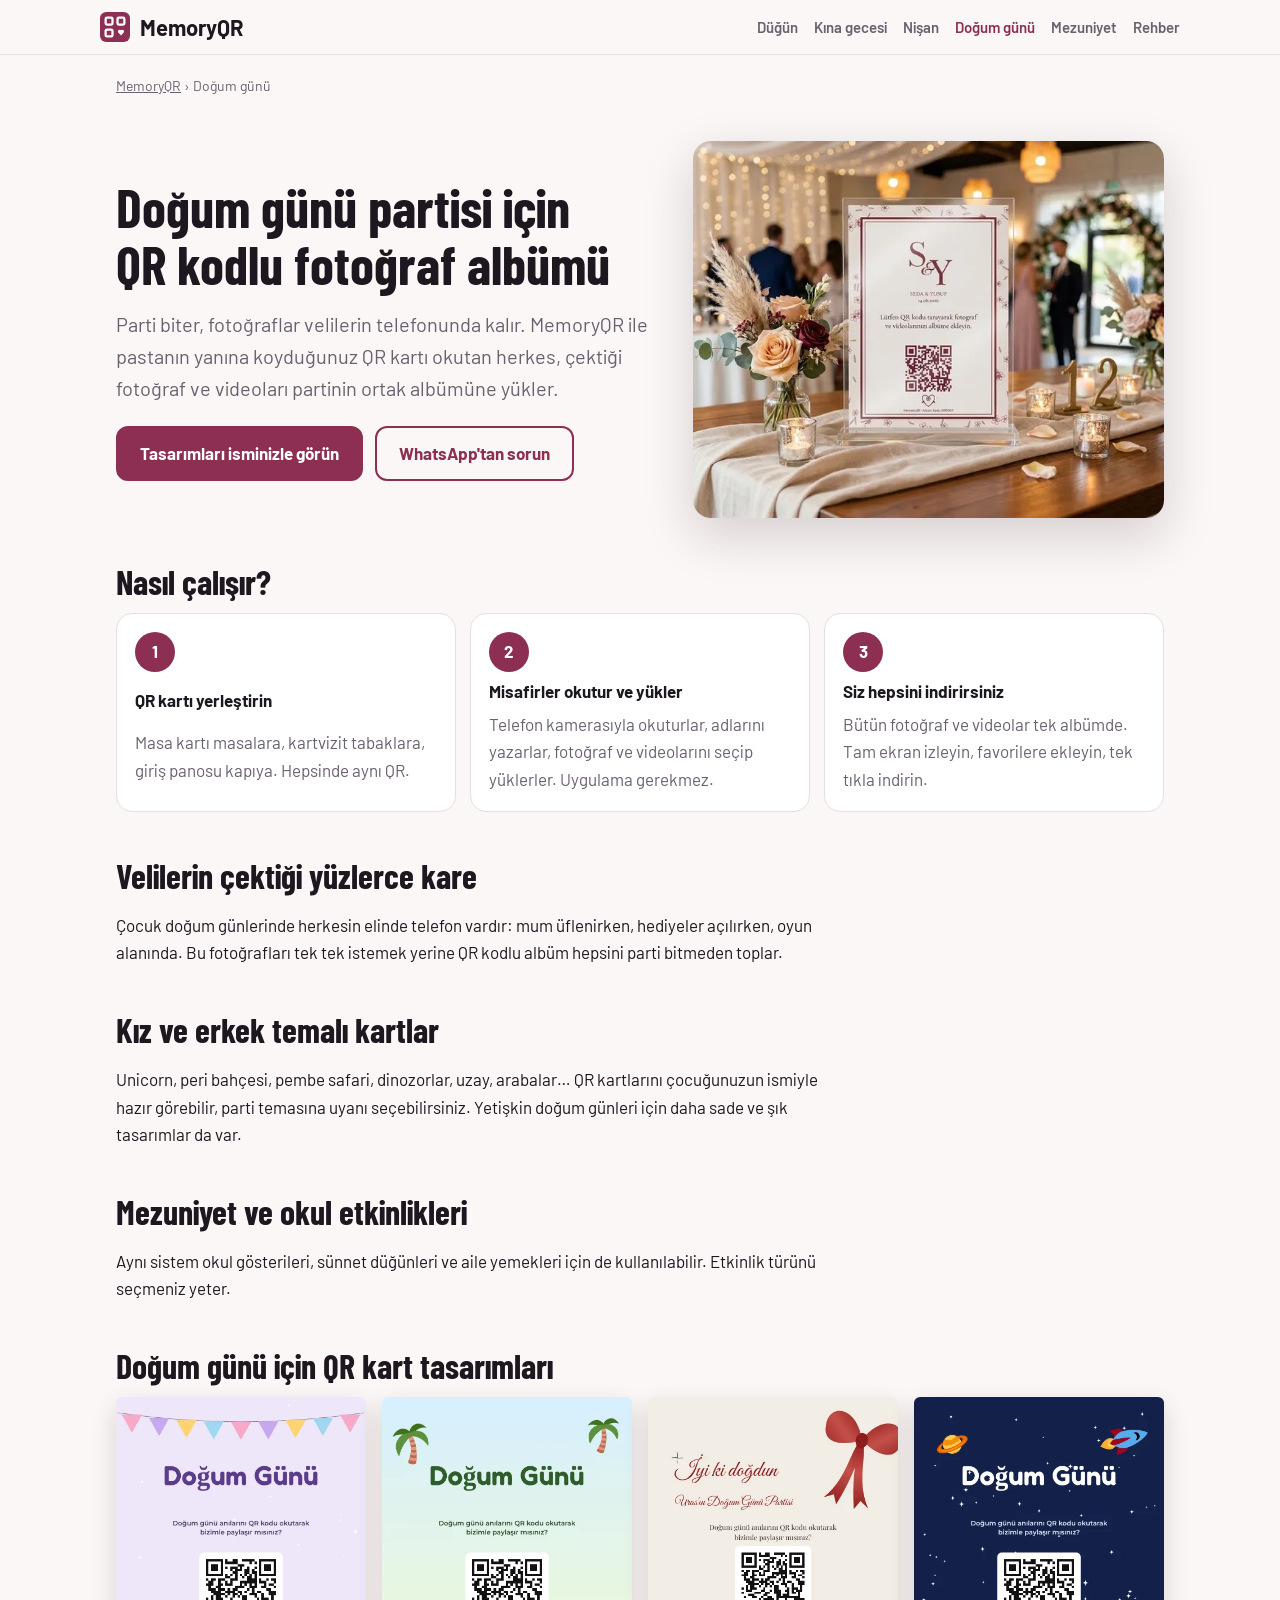
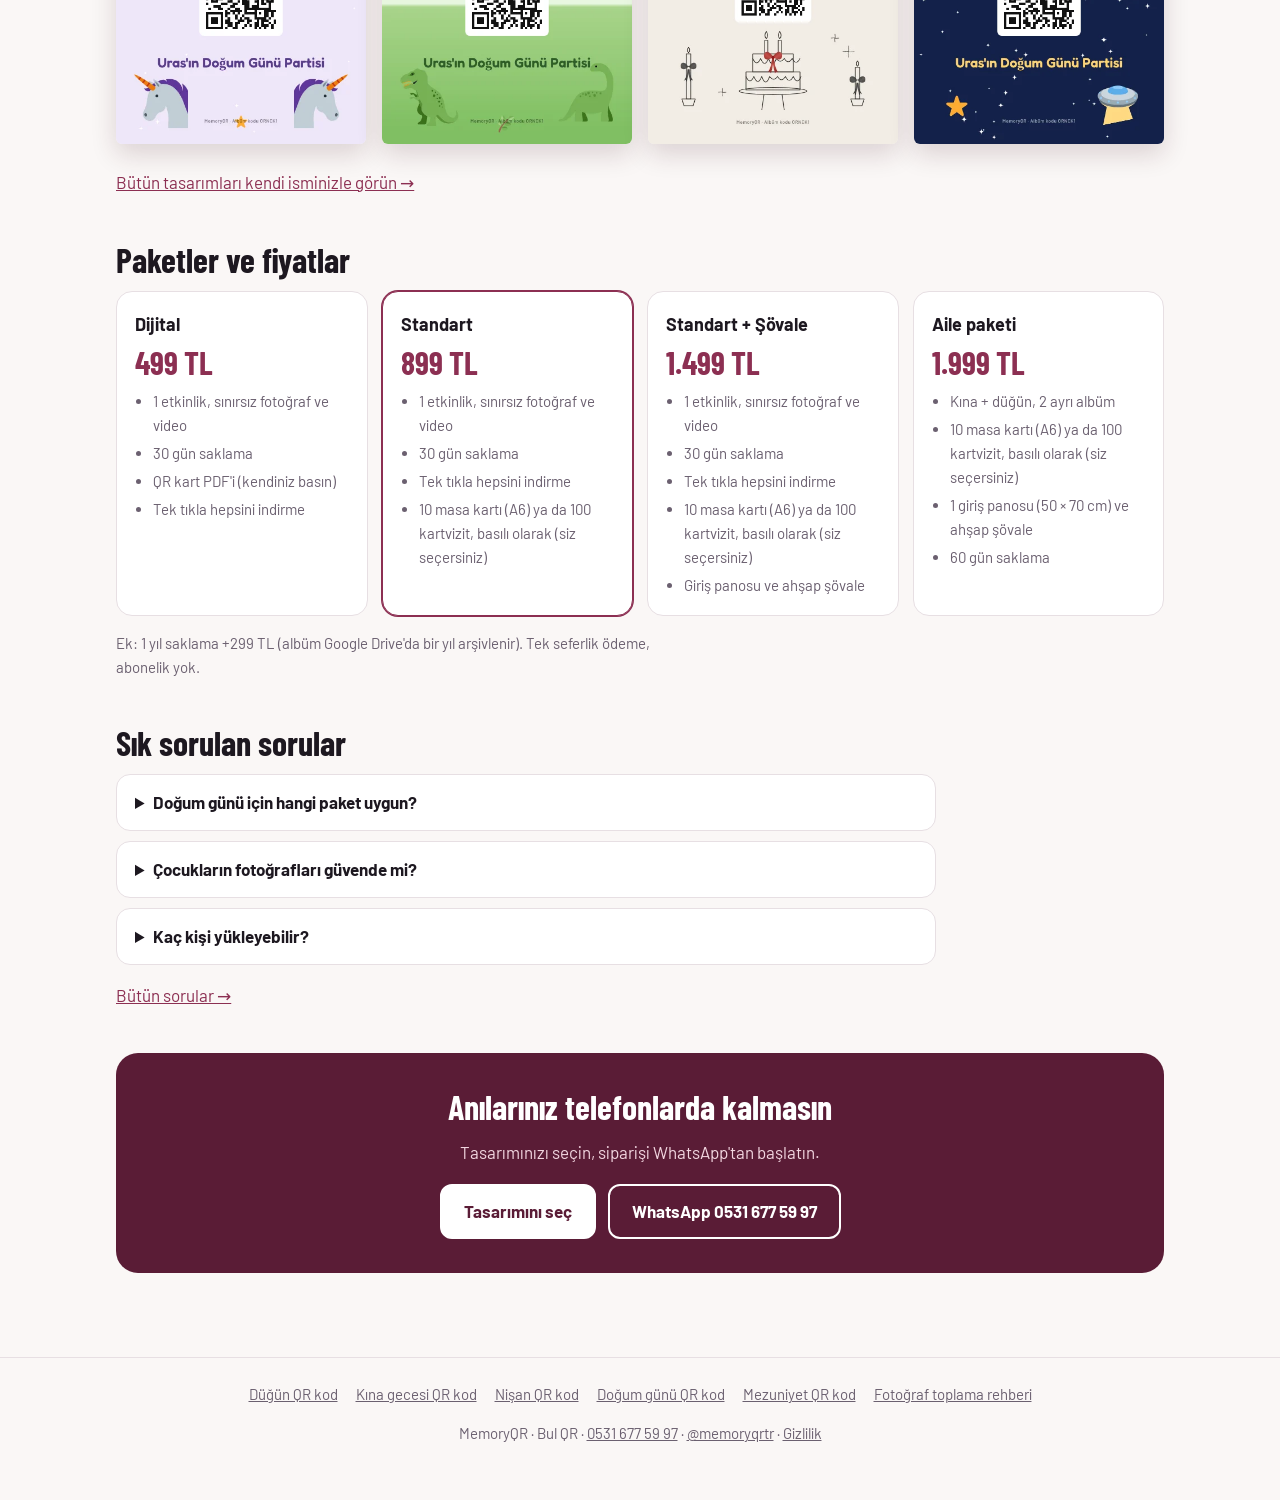
==== dogum-gunu-qr-kod/index.html @ d474a0b4 "SEO: etkinlik türüne göre statik sayfalar, rehber yazısı, iç bağlantılar, site haritası, 404 Co-Auth" ====
<!doctype html>
<html lang="tr">
<head>
<meta charset="utf-8">
<meta name="viewport" content="width=device-width,initial-scale=1,viewport-fit=cover">
<title>Doğum Günü Partisi QR Kod: Fotoğrafları Tek Albümde Toplayın | MemoryQR</title>
<meta name="description" content="Çocuk doğum günü partisinde velilerin ve misafirlerin çektiği fotoğrafları QR kodla tek albümde toplayın. Unicorn, dinozor, uzay temalı QR kartlar.">
<link rel="canonical" href="https://memoryqr.bulqr.com.tr/dogum-gunu-qr-kod/">
<meta name="theme-color" content="#8c2f52">
<link rel="icon" type="image/svg+xml" href="../logo.svg">
<link rel="apple-touch-icon" href="../apple-touch-icon.png">
<meta property="og:type" content="website">
<meta property="og:site_name" content="MemoryQR">
<meta property="og:locale" content="tr_TR">
<meta property="og:title" content="Doğum günü partisi için QR kodlu fotoğraf albümü">
<meta property="og:description" content="Çocuk doğum günü partisinde velilerin ve misafirlerin çektiği fotoğrafları QR kodla tek albümde toplayın. Unicorn, dinozor, uzay temalı QR kartlar.">
<meta property="og:url" content="https://memoryqr.bulqr.com.tr/dogum-gunu-qr-kod/">
<meta property="og:image" content="https://memoryqr.bulqr.com.tr/og.jpg">
<meta name="twitter:card" content="summary_large_image">
<link rel="stylesheet" href="../fonts.css">
<link rel="stylesheet" href="../sayfa.css">
<script type="application/ld+json">{"@context":"https://schema.org","@graph":[{"@type":"BreadcrumbList","itemListElement":[{"@type":"ListItem","position":1,"name":"MemoryQR","item":"https://memoryqr.bulqr.com.tr/"},{"@type":"ListItem","position":2,"name":"Doğum günü","item":"https://memoryqr.bulqr.com.tr/dogum-gunu-qr-kod/"}]},{"@type":"Service","name":"Doğum günü için QR kodlu fotoğraf albümü","serviceType":"QR kodlu ortak fotoğraf ve video albümü","description":"Çocuk doğum günü partisinde velilerin ve misafirlerin çektiği fotoğrafları QR kodla tek albümde toplayın. Unicorn, dinozor, uzay temalı QR kartlar.","url":"https://memoryqr.bulqr.com.tr/dogum-gunu-qr-kod/","provider":{"@id":"https://memoryqr.bulqr.com.tr/#isletme"},"areaServed":{"@type":"Country","name":"Türkiye"},"offers":{"@type":"AggregateOffer","priceCurrency":"TRY","lowPrice":"499","highPrice":"1999","offerCount":4}},{"@type":"FAQPage","mainEntity":[{"@type":"Question","name":"Doğum günü için hangi paket uygun?","acceptedAnswer":{"@type":"Answer","text":"Kartları evde basmak isterseniz Dijital paket (499 TL) yeterlidir; basılı kart isterseniz Standart paket (899 TL)."}},{"@type":"Question","name":"Çocukların fotoğrafları güvende mi?","acceptedAnswer":{"@type":"Answer","text":"Albümün tamamını yalnızca etkinlik sahibi görür; misafirler yalnızca kendi yüklediklerini görür. Dosyalar 30 gün sonra kalıcı olarak silinir."}},{"@type":"Question","name":"Kaç kişi yükleyebilir?","acceptedAnswer":{"@type":"Answer","text":"Misafir sayısı sınırı yoktur; QR'ı okutan herkes yükleyebilir."}}]}]}</script>
</head>
<body>
<header class="top"><a class="logo" href="../"><svg viewBox="0 0 24 24" width="30" height="30" aria-hidden="true"><rect width="24" height="24" rx="5" fill="#8c2f52"/><g fill="none" stroke="#fff" stroke-width="1.8"><rect x="4.5" y="4.5" width="5.5" height="5.5" rx="1"/><rect x="14" y="4.5" width="5.5" height="5.5" rx="1"/><rect x="4.5" y="14" width="5.5" height="5.5" rx="1"/></g><path d="M16.8 14.6c1.3-1.3 3.3.6 2 2l-2 2.1-2-2.1c-1.3-1.4.7-3.3 2-2z" fill="#fff"/></svg><span>MemoryQR</span></a>
  <nav aria-label="Etkinlikler"><a href="../dugun-qr-kod/">Düğün</a><a href="../kina-gecesi-qr-kod/">Kına gecesi</a><a href="../nisan-qr-kod/">Nişan</a><a href="../dogum-gunu-qr-kod/" aria-current="page">Doğum günü</a><a href="../mezuniyet-qr-kod/">Mezuniyet</a><a href="../rehber/dugunde-misafir-fotograflari-nasil-toplanir/">Rehber</a></nav></header>
<main>
  <nav class="crumb" aria-label="Konum"><a href="../">MemoryQR</a> › <span>Doğum günü</span></nav>
  <section class="hero">
    <div><h1>Doğum günü partisi için QR kodlu fotoğraf albümü</h1><p class="lead">Parti biter, fotoğraflar velilerin telefonunda kalır. MemoryQR ile pastanın yanına koyduğunuz QR kartı okutan herkes, çektiği fotoğraf ve videoları partinin ortak albümüne yükler.</p>
      <div class="cta"><a class="btn" href="../?tasarimlar">Tasarımları isminizle görün</a><a class="btn ghost" href="https://wa.me/905316775997?text=Merhaba%2C%20do%C4%9Fum%20g%C3%BCn%C3%BC%20i%C3%A7in%20MemoryQR%20hakk%C4%B1nda%20bilgi%20almak%20istiyorum." rel="noopener">WhatsApp'tan sorun</a></div></div>
    <img class="hfoto" src="../kart/foto/pleksi-stand-k.webp" width="640" height="480" alt="Doğum günü için QR kodlu kart örneği">
  </section>
  <section><h2>Nasıl çalışır?</h2><ol class="adim"><li><strong>QR kartı yerleştirin</strong><span>Masa kartı masalara, kartvizit tabaklara, giriş panosu kapıya. Hepsinde aynı QR.</span></li><li><strong>Misafirler okutur ve yükler</strong><span>Telefon kamerasıyla okuturlar, adlarını yazarlar, fotoğraf ve videolarını seçip yüklerler. Uygulama gerekmez.</span></li><li><strong>Siz hepsini indirirsiniz</strong><span>Bütün fotoğraf ve videolar tek albümde. Tam ekran izleyin, favorilere ekleyin, tek tıkla indirin.</span></li></ol></section>
  <section><h2>Velilerin çektiği yüzlerce kare</h2><p>Çocuk doğum günlerinde herkesin elinde telefon vardır: mum üflenirken, hediyeler açılırken, oyun alanında. Bu fotoğrafları tek tek istemek yerine QR kodlu albüm hepsini parti bitmeden toplar.</p></section>
  <section><h2>Kız ve erkek temalı kartlar</h2><p>Unicorn, peri bahçesi, pembe safari, dinozorlar, uzay, arabalar… QR kartlarını çocuğunuzun ismiyle hazır görebilir, parti temasına uyanı seçebilirsiniz. Yetişkin doğum günleri için daha sade ve şık tasarımlar da var.</p></section>
  <section><h2>Mezuniyet ve okul etkinlikleri</h2><p>Aynı sistem okul gösterileri, sünnet düğünleri ve aile yemekleri için de kullanılabilir. Etkinlik türünü seçmeniz yeter.</p></section>
  <section><h2>Doğum günü için QR kart tasarımları</h2><div class="kartlar"><figure><img src="../kart/ornek/dogum_gunu-unicorn.webp" width="444" height="616" loading="lazy" alt="Doğum günü QR kod masa kartı örneği: Uras'ın Doğum Günü Partisi"></figure><figure><img src="../kart/ornek/dogum_gunu-dinozor.webp" width="444" height="616" loading="lazy" alt="Doğum günü QR kod masa kartı örneği: Uras'ın Doğum Günü Partisi"></figure><figure><img src="../kart/ornek/dogum_gunu-kirmizi_fiyonk.webp" width="444" height="616" loading="lazy" alt="Doğum günü QR kod masa kartı örneği: Uras'ın Doğum Günü Partisi"></figure><figure><img src="../kart/ornek/dogum_gunu-uzay.webp" width="444" height="616" loading="lazy" alt="Doğum günü QR kod masa kartı örneği: Uras'ın Doğum Günü Partisi"></figure></div>
    <p><a href="../?tasarimlar">Bütün tasarımları kendi isminizle görün →</a></p></section>
  <section><h2>Paketler ve fiyatlar</h2><div class="paket"><div><h3>Dijital</h3><p class="fiyat">499 TL</p><ul><li>1 etkinlik, sınırsız fotoğraf ve video</li><li>30 gün saklama</li><li>QR kart PDF'i (kendiniz basın)</li><li>Tek tıkla hepsini indirme</li></ul></div><div class="on"><h3>Standart</h3><p class="fiyat">899 TL</p><ul><li>1 etkinlik, sınırsız fotoğraf ve video</li><li>30 gün saklama</li><li>Tek tıkla hepsini indirme</li><li>10 masa kartı (A6) ya da 100 kartvizit, basılı olarak (siz seçersiniz)</li></ul></div><div><h3>Standart + Şövale</h3><p class="fiyat">1.499 TL</p><ul><li>1 etkinlik, sınırsız fotoğraf ve video</li><li>30 gün saklama</li><li>Tek tıkla hepsini indirme</li><li>10 masa kartı (A6) ya da 100 kartvizit, basılı olarak (siz seçersiniz)</li><li>Giriş panosu ve ahşap şövale</li></ul></div><div><h3>Aile paketi</h3><p class="fiyat">1.999 TL</p><ul><li>Kına + düğün, 2 ayrı albüm</li><li>10 masa kartı (A6) ya da 100 kartvizit, basılı olarak (siz seçersiniz)</li><li>1 giriş panosu (50 × 70 cm) ve ahşap şövale</li><li>60 gün saklama</li></ul></div></div>
    <p class="not">Ek: 1 yıl saklama +299 TL (albüm Google Drive'da bir yıl arşivlenir). Tek seferlik ödeme, abonelik yok.</p></section>
  <section><h2>Sık sorulan sorular</h2><details><summary>Doğum günü için hangi paket uygun?</summary><p>Kartları evde basmak isterseniz Dijital paket (499 TL) yeterlidir; basılı kart isterseniz Standart paket (899 TL).</p></details><details><summary>Çocukların fotoğrafları güvende mi?</summary><p>Albümün tamamını yalnızca etkinlik sahibi görür; misafirler yalnızca kendi yüklediklerini görür. Dosyalar 30 gün sonra kalıcı olarak silinir.</p></details><details><summary>Kaç kişi yükleyebilir?</summary><p>Misafir sayısı sınırı yoktur; QR'ı okutan herkes yükleyebilir.</p></details>
    <p><a href="../#sss">Bütün sorular →</a></p></section>
  <section class="son"><h2>Anılarınız telefonlarda kalmasın</h2><p>Tasarımınızı seçin, siparişi WhatsApp'tan başlatın.</p>
    <div class="cta"><a class="btn" href="../?tasarimlar">Tasarımını seç</a><a class="btn ghost light" href="https://wa.me/905316775997?text=Merhaba%2C%20do%C4%9Fum%20g%C3%BCn%C3%BC%20i%C3%A7in%20MemoryQR%20hakk%C4%B1nda%20bilgi%20almak%20istiyorum." rel="noopener">WhatsApp 0531 677 59 97</a></div></section>
</main>
<footer><nav aria-label="Sayfalar"><a href="../dugun-qr-kod/">Düğün QR kod</a><a href="../kina-gecesi-qr-kod/">Kına gecesi QR kod</a><a href="../nisan-qr-kod/">Nişan QR kod</a><a href="../dogum-gunu-qr-kod/">Doğum günü QR kod</a><a href="../mezuniyet-qr-kod/">Mezuniyet QR kod</a><a href="../rehber/dugunde-misafir-fotograflari-nasil-toplanir/">Fotoğraf toplama rehberi</a></nav>
  <p>MemoryQR · Bul QR · <a href="tel:+905316775997">0531 677 59 97</a> · <a href="https://www.instagram.com/memoryqrtr">@memoryqrtr</a> · <a href="../gizlilik.html">Gizlilik</a></p></footer>
</body>
</html>
---- fonts.css ----
/* Barlow ve Barlow Condensed (SIL OFL 1.1, fonts/OFL.txt): site ve uygulama çevrimdışı da aynı fontu kullansın */
@font-face{font-family:"Barlow";font-weight:400;font-display:swap;src:url(fonts/barlow-latin-400-normal.woff2) format("woff2")}
@font-face{font-family:"Barlow";font-weight:400;font-display:swap;src:url(fonts/barlow-latin-ext-400-normal.woff2) format("woff2");unicode-range:U+0100-02AF,U+1E00-1EFF}
@font-face{font-family:"Barlow";font-weight:600;font-display:swap;src:url(fonts/barlow-latin-600-normal.woff2) format("woff2")}
@font-face{font-family:"Barlow";font-weight:600;font-display:swap;src:url(fonts/barlow-latin-ext-600-normal.woff2) format("woff2");unicode-range:U+0100-02AF,U+1E00-1EFF}
@font-face{font-family:"Barlow";font-weight:700;font-display:swap;src:url(fonts/barlow-latin-700-normal.woff2) format("woff2")}
@font-face{font-family:"Barlow";font-weight:700;font-display:swap;src:url(fonts/barlow-latin-ext-700-normal.woff2) format("woff2");unicode-range:U+0100-02AF,U+1E00-1EFF}
@font-face{font-family:"Barlow Condensed";font-weight:700;font-display:swap;src:url(fonts/barlow-condensed-latin-700-normal.woff2) format("woff2")}
@font-face{font-family:"Barlow Condensed";font-weight:700;font-display:swap;src:url(fonts/barlow-condensed-latin-ext-700-normal.woff2) format("woff2");unicode-range:U+0100-02AF,U+1E00-1EFF}
---- sayfa.css ----
/* Statik içerik sayfaları (araclar/sayfalar.cjs): etkinlik türüne göre açılış sayfaları ve rehber */
:root{--ink:#1d1820;--muted:#6b6070;--line:#e7dfe3;--bg:#faf7f6;--card:#fff;--accent:#8c2f52;--accent2:#5a1c36;--soft:#f6ecef;--gold:#a8832f}
@media (prefers-color-scheme:dark){:root:not([data-theme="light"]){--ink:#efe8ef;--muted:#ab9fae;--line:#362d39;--bg:#161219;--card:#211b24;--accent:#e58aa8;--soft:#2a2130;--gold:#d8b35c;color-scheme:dark}}
*{box-sizing:border-box}
body{margin:0;background:var(--bg);color:var(--ink);font:17px/1.6 "Barlow",system-ui,-apple-system,"Segoe UI",sans-serif}
a{color:var(--accent)}
.top{position:sticky;top:0;z-index:5;display:flex;align-items:center;gap:20px;justify-content:space-between;flex-wrap:wrap;padding:12px max(16px,calc(50% - 540px));background:color-mix(in srgb,var(--bg) 92%,transparent);backdrop-filter:blur(8px);border-bottom:1px solid var(--line)}
.logo{display:flex;align-items:center;gap:10px;font:700 22px "Barlow",sans-serif;color:var(--ink);text-decoration:none}
.top nav{display:flex;gap:4px 16px;flex-wrap:wrap;font-weight:600;font-size:15px}
.top nav a{color:var(--muted);text-decoration:none}.top nav a[aria-current]{color:var(--accent)}
main{max-width:1080px;margin:0 auto;padding:12px 16px 40px}
.crumb{font-size:14px;color:var(--muted);margin:8px 0 20px}.crumb a{color:var(--muted)}
.hero{display:grid;grid-template-columns:1.15fr 1fr;gap:36px;align-items:center;margin-bottom:24px}
.hero.tek{grid-template-columns:1fr;max-width:780px}
h1{font:700 clamp(34px,5.2vw,54px)/1.06 "Barlow Condensed","Barlow",sans-serif;margin:0 0 16px;text-wrap:balance}
h2{font:700 clamp(26px,3.4vw,34px)/1.15 "Barlow Condensed","Barlow",sans-serif;margin:0 0 12px}
.lead{font-size:20px;color:var(--muted);margin:0 0 22px;text-wrap:pretty}
.hfoto{width:100%;height:auto;border-radius:18px;box-shadow:0 18px 50px rgba(60,20,30,.18)}
.cta{display:flex;gap:12px;flex-wrap:wrap}
.btn{display:inline-flex;align-items:center;min-height:48px;padding:12px 22px;border-radius:12px;background:var(--accent);color:#fff;font-weight:700;text-decoration:none;border:2px solid var(--accent)}
.btn.ghost{background:transparent;color:var(--accent)}
.btn:focus-visible{outline:3px solid var(--gold);outline-offset:2px}
section{margin:44px 0}
section p{max-width:72ch}
.adim{list-style:none;padding:0;margin:0;display:grid;grid-template-columns:repeat(3,1fr);gap:14px;counter-reset:a}
.adim li{background:var(--card);border:1px solid var(--line);border-radius:16px;padding:18px;counter-increment:a;display:grid;gap:6px}
.adim li::before{content:counter(a);width:40px;height:40px;border-radius:50%;background:var(--accent);color:#fff;display:grid;place-items:center;font-weight:700}
.adim span{color:var(--muted)}
.kartlar{display:grid;grid-template-columns:repeat(4,1fr);gap:16px;margin-bottom:12px}
.kartlar figure{margin:0}.kartlar img{width:100%;height:auto;border-radius:6px;box-shadow:0 10px 26px rgba(60,20,30,.16)}
.paket{display:grid;grid-template-columns:repeat(4,1fr);gap:14px}
.paket>div{background:var(--card);border:1px solid var(--line);border-radius:16px;padding:18px}
.paket>div.on{border-color:var(--accent);box-shadow:0 0 0 1px var(--accent)}
.paket h3{margin:0;font-size:18px}.paket .fiyat{font:700 32px "Barlow Condensed",sans-serif;color:var(--accent);margin:4px 0 8px}
.paket ul{margin:0;padding-left:18px;color:var(--muted);font-size:15px;display:grid;gap:4px}
.not{color:var(--muted);font-size:15px}
details{background:var(--card);border:1px solid var(--line);border-radius:14px;padding:14px 18px;margin:10px 0;max-width:820px}
summary{cursor:pointer;font-weight:700}
details p{margin:10px 0 0;color:var(--muted)}
.son{background:var(--accent2);color:#fff;border-radius:22px;padding:34px 28px;text-align:center}
.son p{margin:0 auto 18px;color:#f2d6e0}.son .cta{justify-content:center}
.son .btn{background:#fff;color:var(--accent2);border-color:#fff}.son .btn.ghost.light{background:transparent;color:#fff;border-color:#fff}
footer{border-top:1px solid var(--line);padding:24px 16px 40px;text-align:center;color:var(--muted);font-size:15px}
footer nav{display:flex;flex-wrap:wrap;justify-content:center;gap:6px 18px;margin-bottom:10px}
footer a{color:var(--muted)}
@media (max-width:860px){.hero{grid-template-columns:1fr}.kartlar,.paket{grid-template-columns:repeat(2,1fr)}.adim{grid-template-columns:1fr}}
@media (max-width:420px){.top nav{font-size:14px;gap:4px 12px}}
@media (prefers-reduced-motion:reduce){*{transition:none!important}}
@media (max-width:640px){.top{position:static}}
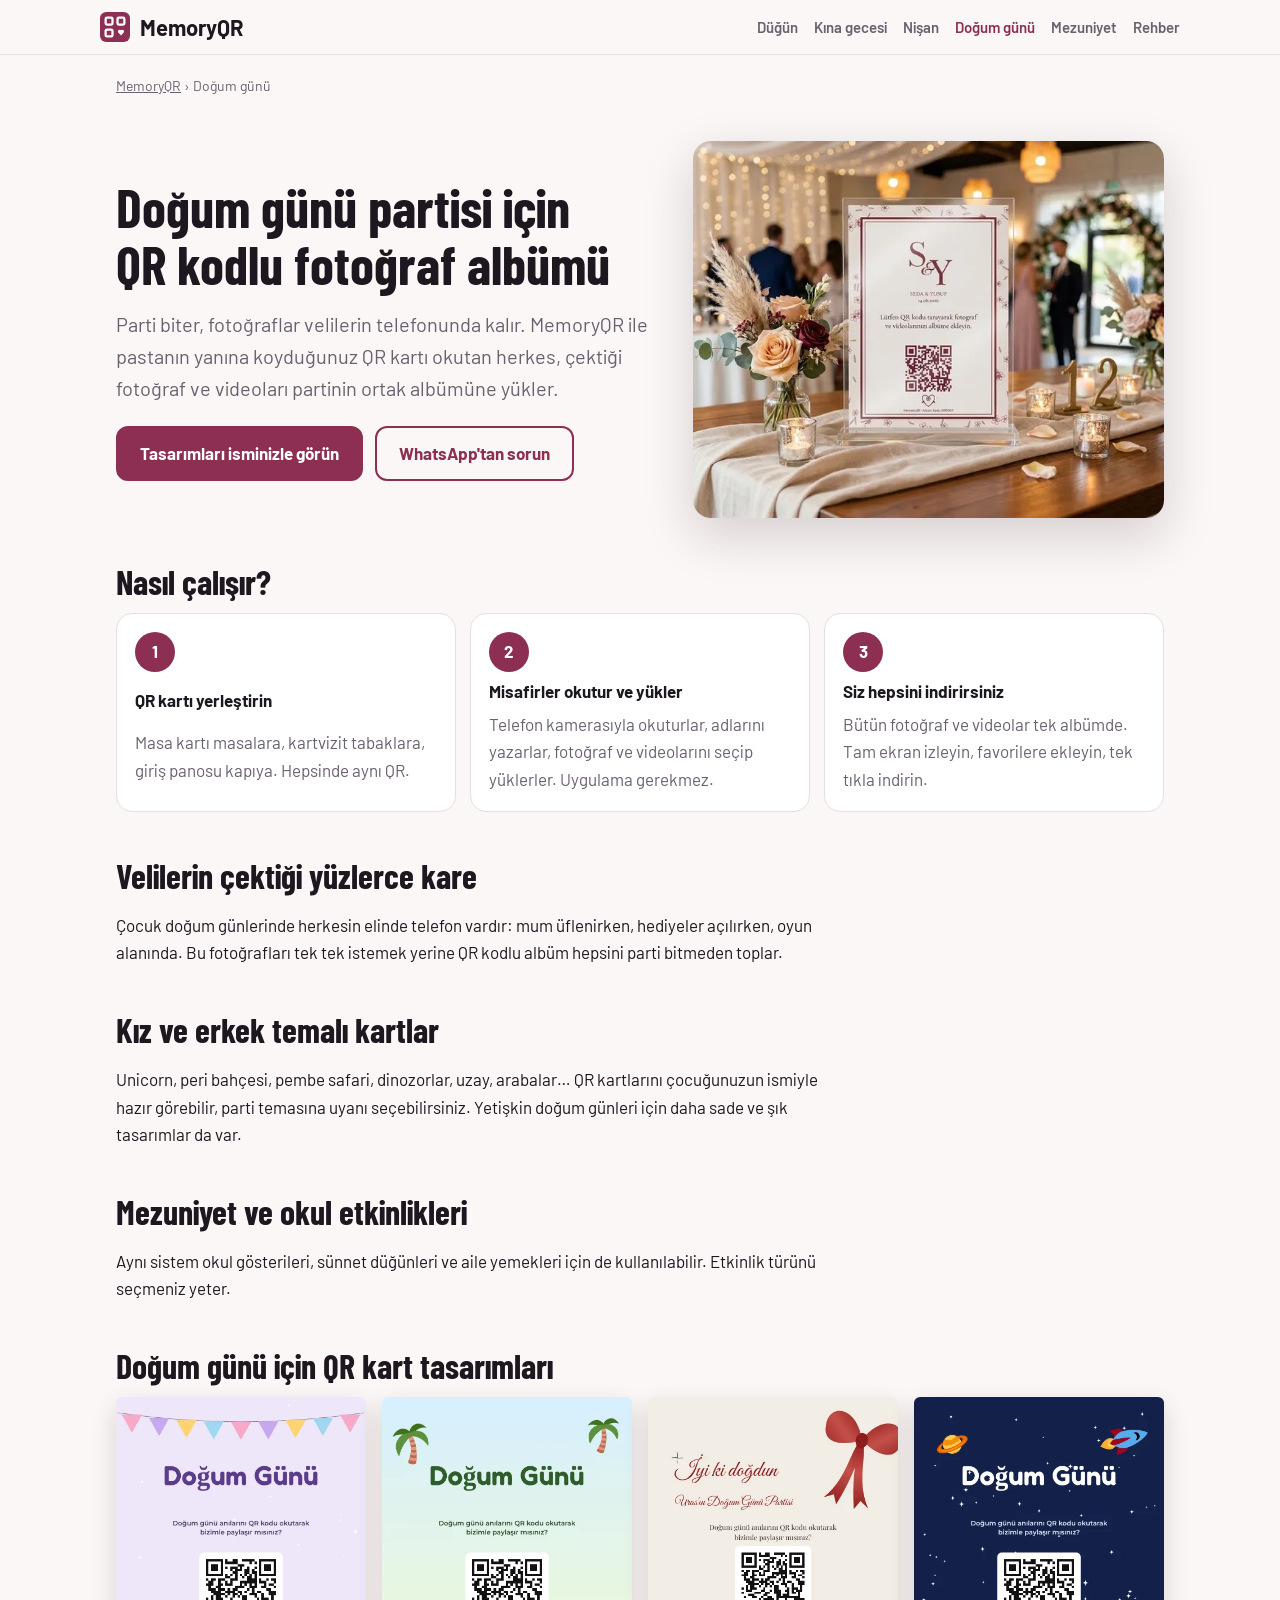
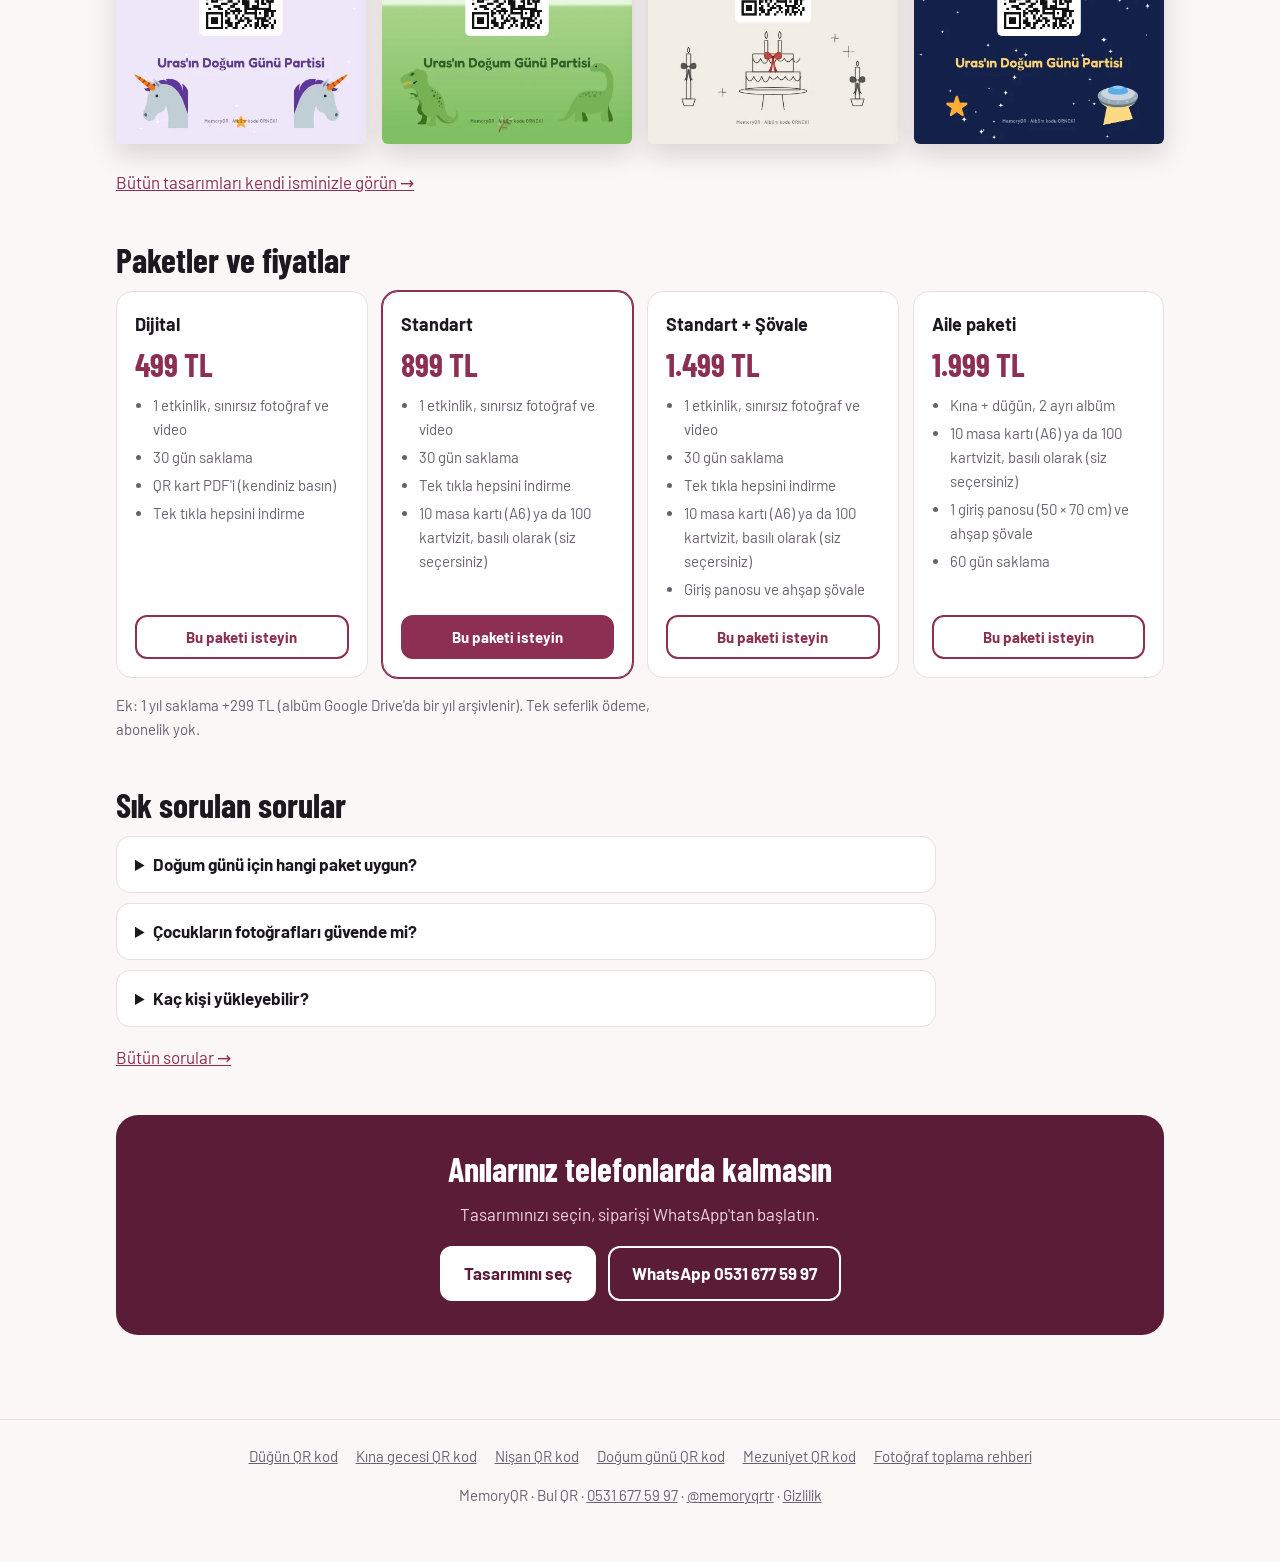
==== commit f348bed1: "Sipariş akışı: paket seçimiyle tasarım sayfası, siparişler veritabanına kaydedilir (sürüm 8), yöneti" ====
--- a/dogum-gunu-qr-kod/index.html
+++ b/dogum-gunu-qr-kod/index.html
@@ -37,7 +37,7 @@
   <section><h2>Mezuniyet ve okul etkinlikleri</h2><p>Aynı sistem okul gösterileri, sünnet düğünleri ve aile yemekleri için de kullanılabilir. Etkinlik türünü seçmeniz yeter.</p></section>
   <section><h2>Doğum günü için QR kart tasarımları</h2><div class="kartlar"><figure><img src="../kart/ornek/dogum_gunu-unicorn.webp" width="444" height="616" loading="lazy" alt="Doğum günü QR kod masa kartı örneği: Uras'ın Doğum Günü Partisi"></figure><figure><img src="../kart/ornek/dogum_gunu-dinozor.webp" width="444" height="616" loading="lazy" alt="Doğum günü QR kod masa kartı örneği: Uras'ın Doğum Günü Partisi"></figure><figure><img src="../kart/ornek/dogum_gunu-kirmizi_fiyonk.webp" width="444" height="616" loading="lazy" alt="Doğum günü QR kod masa kartı örneği: Uras'ın Doğum Günü Partisi"></figure><figure><img src="../kart/ornek/dogum_gunu-uzay.webp" width="444" height="616" loading="lazy" alt="Doğum günü QR kod masa kartı örneği: Uras'ın Doğum Günü Partisi"></figure></div>
     <p><a href="../?tasarimlar">Bütün tasarımları kendi isminizle görün →</a></p></section>
-  <section><h2>Paketler ve fiyatlar</h2><div class="paket"><div><h3>Dijital</h3><p class="fiyat">499 TL</p><ul><li>1 etkinlik, sınırsız fotoğraf ve video</li><li>30 gün saklama</li><li>QR kart PDF'i (kendiniz basın)</li><li>Tek tıkla hepsini indirme</li></ul></div><div class="on"><h3>Standart</h3><p class="fiyat">899 TL</p><ul><li>1 etkinlik, sınırsız fotoğraf ve video</li><li>30 gün saklama</li><li>Tek tıkla hepsini indirme</li><li>10 masa kartı (A6) ya da 100 kartvizit, basılı olarak (siz seçersiniz)</li></ul></div><div><h3>Standart + Şövale</h3><p class="fiyat">1.499 TL</p><ul><li>1 etkinlik, sınırsız fotoğraf ve video</li><li>30 gün saklama</li><li>Tek tıkla hepsini indirme</li><li>10 masa kartı (A6) ya da 100 kartvizit, basılı olarak (siz seçersiniz)</li><li>Giriş panosu ve ahşap şövale</li></ul></div><div><h3>Aile paketi</h3><p class="fiyat">1.999 TL</p><ul><li>Kına + düğün, 2 ayrı albüm</li><li>10 masa kartı (A6) ya da 100 kartvizit, basılı olarak (siz seçersiniz)</li><li>1 giriş panosu (50 × 70 cm) ve ahşap şövale</li><li>60 gün saklama</li></ul></div></div>
+  <section><h2>Paketler ve fiyatlar</h2><div class="paket"><div><h3>Dijital</h3><p class="fiyat">499 TL</p><ul><li>1 etkinlik, sınırsız fotoğraf ve video</li><li>30 gün saklama</li><li>QR kart PDF'i (kendiniz basın)</li><li>Tek tıkla hepsini indirme</li></ul><a class="btn ghost pbtn" href="../?tasarimlar&paket=dijital">Bu paketi isteyin</a></div><div class="on"><h3>Standart</h3><p class="fiyat">899 TL</p><ul><li>1 etkinlik, sınırsız fotoğraf ve video</li><li>30 gün saklama</li><li>Tek tıkla hepsini indirme</li><li>10 masa kartı (A6) ya da 100 kartvizit, basılı olarak (siz seçersiniz)</li></ul><a class="btn pbtn" href="../?tasarimlar&paket=standart">Bu paketi isteyin</a></div><div><h3>Standart + Şövale</h3><p class="fiyat">1.499 TL</p><ul><li>1 etkinlik, sınırsız fotoğraf ve video</li><li>30 gün saklama</li><li>Tek tıkla hepsini indirme</li><li>10 masa kartı (A6) ya da 100 kartvizit, basılı olarak (siz seçersiniz)</li><li>Giriş panosu ve ahşap şövale</li></ul><a class="btn ghost pbtn" href="../?tasarimlar&paket=sovale">Bu paketi isteyin</a></div><div><h3>Aile paketi</h3><p class="fiyat">1.999 TL</p><ul><li>Kına + düğün, 2 ayrı albüm</li><li>10 masa kartı (A6) ya da 100 kartvizit, basılı olarak (siz seçersiniz)</li><li>1 giriş panosu (50 × 70 cm) ve ahşap şövale</li><li>60 gün saklama</li></ul><a class="btn ghost pbtn" href="../?tasarimlar&paket=aile">Bu paketi isteyin</a></div></div>
     <p class="not">Ek: 1 yıl saklama +299 TL (albüm Google Drive'da bir yıl arşivlenir). Tek seferlik ödeme, abonelik yok.</p></section>
   <section><h2>Sık sorulan sorular</h2><details><summary>Doğum günü için hangi paket uygun?</summary><p>Kartları evde basmak isterseniz Dijital paket (499 TL) yeterlidir; basılı kart isterseniz Standart paket (899 TL).</p></details><details><summary>Çocukların fotoğrafları güvende mi?</summary><p>Albümün tamamını yalnızca etkinlik sahibi görür; misafirler yalnızca kendi yüklediklerini görür. Dosyalar 30 gün sonra kalıcı olarak silinir.</p></details><details><summary>Kaç kişi yükleyebilir?</summary><p>Misafir sayısı sınırı yoktur; QR'ı okutan herkes yükleyebilir.</p></details>
     <p><a href="../#sss">Bütün sorular →</a></p></section>
--- a/sayfa.css
+++ b/sayfa.css
@@ -32,7 +32,8 @@
 .paket>div{background:var(--card);border:1px solid var(--line);border-radius:16px;padding:18px}
 .paket>div.on{border-color:var(--accent);box-shadow:0 0 0 1px var(--accent)}
 .paket h3{margin:0;font-size:18px}.paket .fiyat{font:700 32px "Barlow Condensed",sans-serif;color:var(--accent);margin:4px 0 8px}
-.paket ul{margin:0;padding-left:18px;color:var(--muted);font-size:15px;display:grid;gap:4px}
+.paket>div{display:flex;flex-direction:column;gap:2px}.paket .pbtn{margin-top:auto;justify-content:center;min-height:42px;padding:8px 12px;font-size:15px}
+.paket ul{margin-bottom:12px!important;margin:0;padding-left:18px;color:var(--muted);font-size:15px;display:grid;gap:4px}
 .not{color:var(--muted);font-size:15px}
 details{background:var(--card);border:1px solid var(--line);border-radius:14px;padding:14px 18px;margin:10px 0;max-width:820px}
 summary{cursor:pointer;font-weight:700}
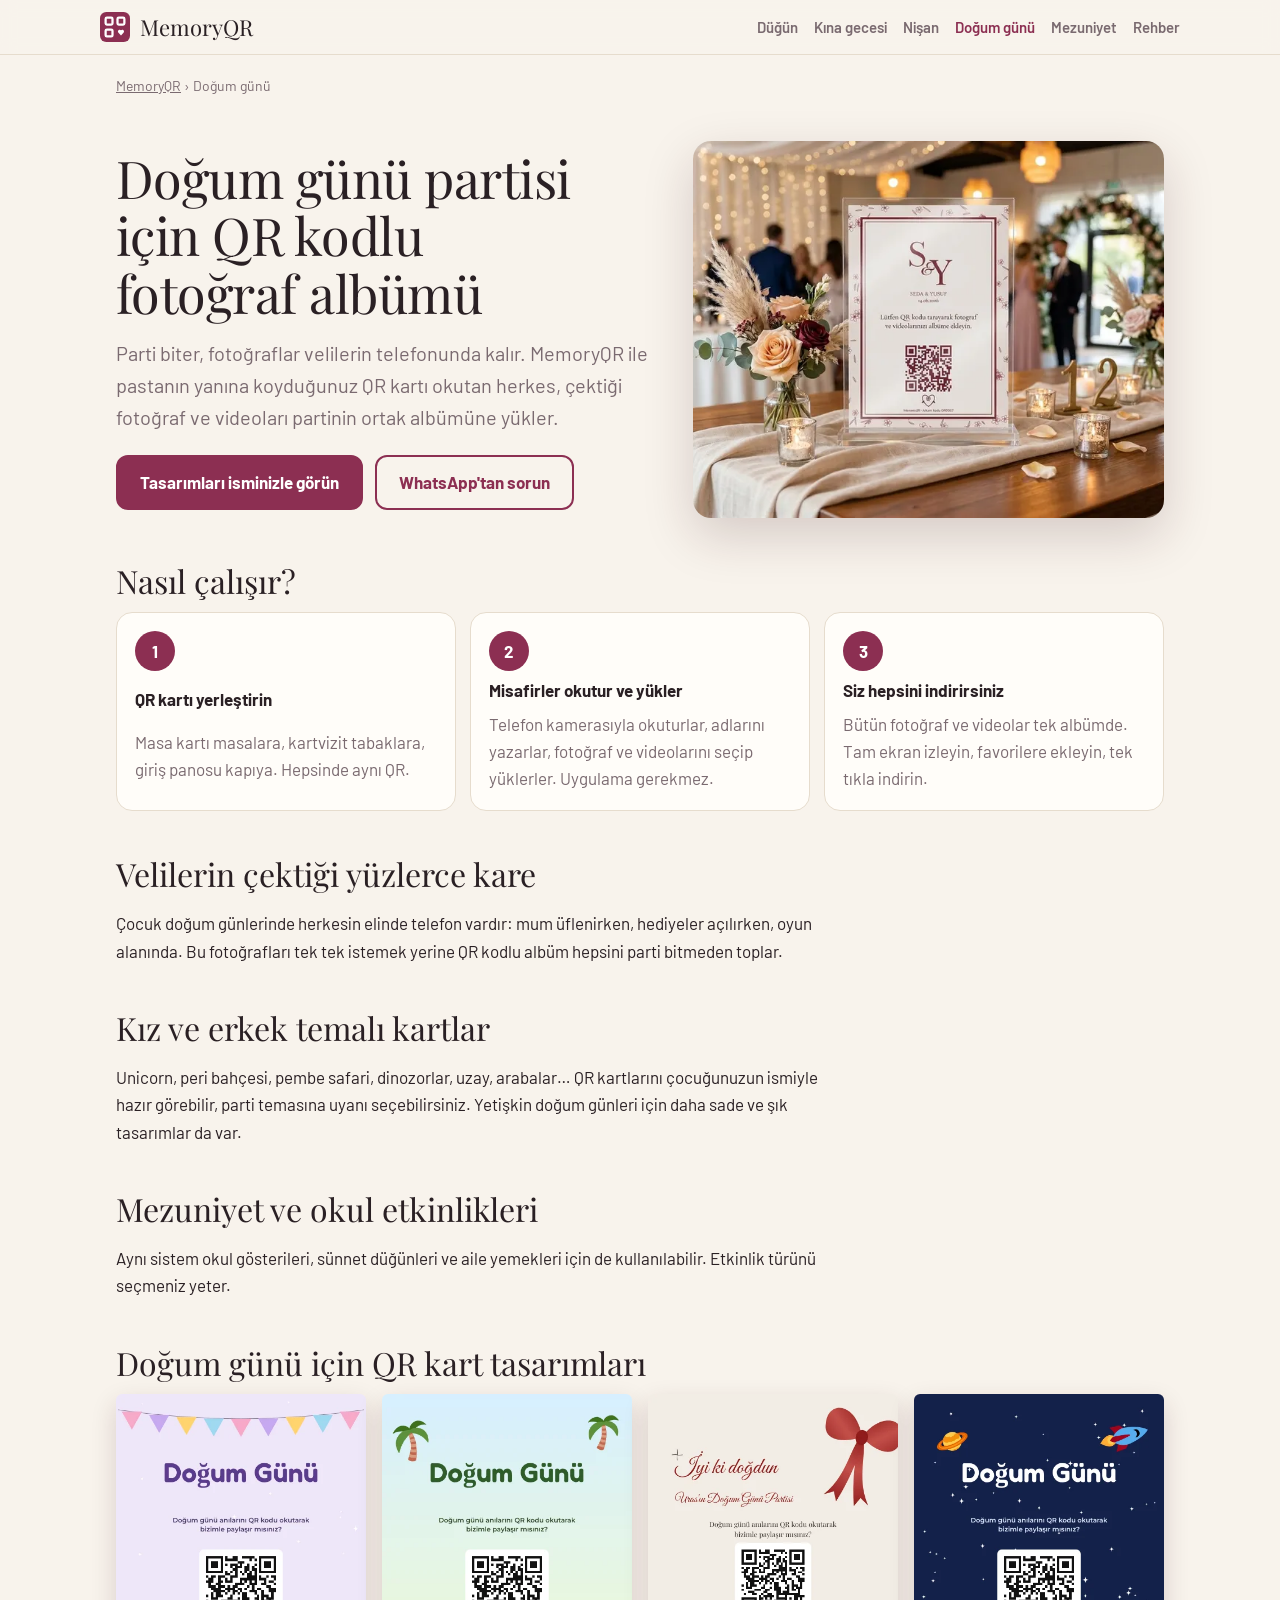
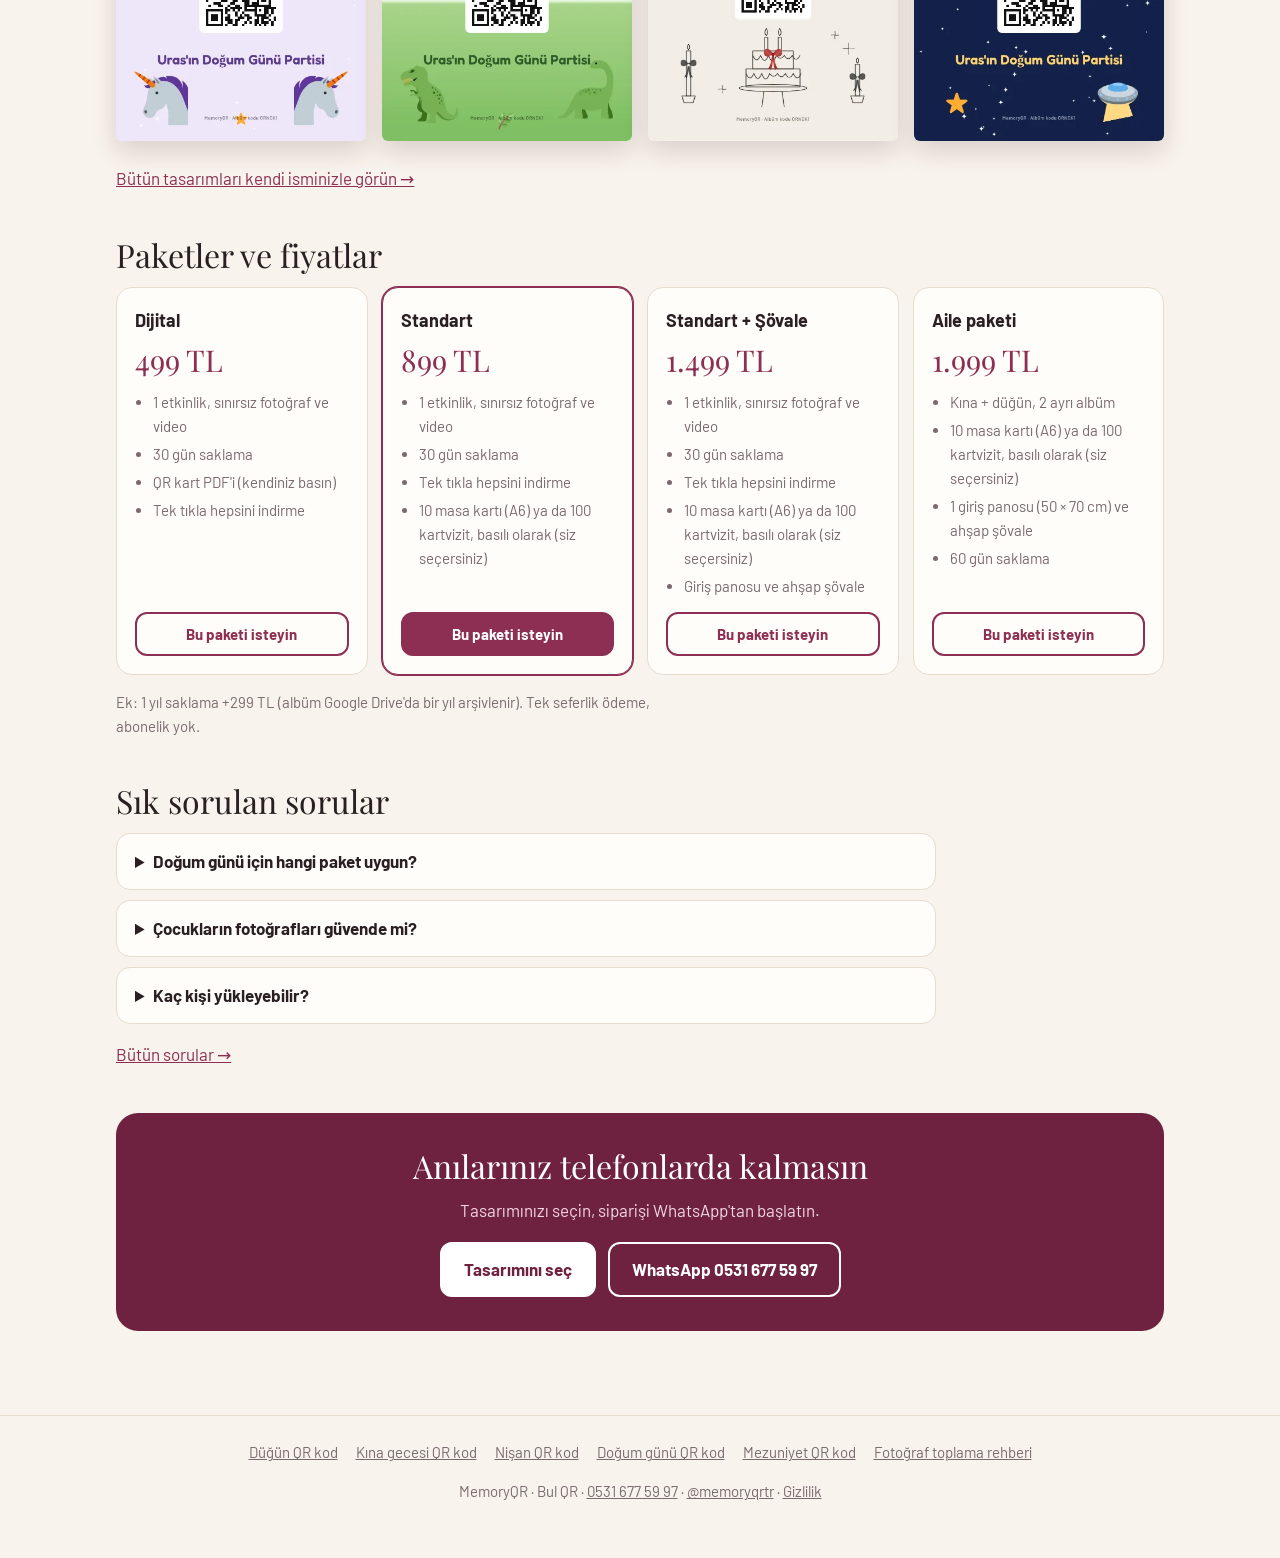
==== commit a57baa7f: "Site renkleri ve yazı tipleri Instagram standardına uyduruldu: krem zemin, altın süs, Playfair başlı" ====
--- a/dogum-gunu-qr-kod/index.html
+++ b/dogum-gunu-qr-kod/index.html
@@ -6,7 +6,7 @@
 <title>Doğum Günü Partisi QR Kod: Fotoğrafları Tek Albümde Toplayın | MemoryQR</title>
 <meta name="description" content="Çocuk doğum günü partisinde velilerin ve misafirlerin çektiği fotoğrafları QR kodla tek albümde toplayın. Unicorn, dinozor, uzay temalı QR kartlar.">
 <link rel="canonical" href="https://memoryqr.bulqr.com.tr/dogum-gunu-qr-kod/">
-<meta name="theme-color" content="#8c2f52">
+<meta name="theme-color" content="#f8f3ec">
 <link rel="icon" type="image/svg+xml" href="../logo.svg">
 <link rel="apple-touch-icon" href="../apple-touch-icon.png">
 <meta property="og:type" content="website">
@@ -18,6 +18,7 @@
 <meta property="og:image" content="https://memoryqr.bulqr.com.tr/og.jpg">
 <meta name="twitter:card" content="summary_large_image">
 <link rel="stylesheet" href="../fonts.css">
+<link rel="stylesheet" href="../kart.css">
 <link rel="stylesheet" href="../sayfa.css">
 <script type="application/ld+json">{"@context":"https://schema.org","@graph":[{"@type":"BreadcrumbList","itemListElement":[{"@type":"ListItem","position":1,"name":"MemoryQR","item":"https://memoryqr.bulqr.com.tr/"},{"@type":"ListItem","position":2,"name":"Doğum günü","item":"https://memoryqr.bulqr.com.tr/dogum-gunu-qr-kod/"}]},{"@type":"Service","name":"Doğum günü için QR kodlu fotoğraf albümü","serviceType":"QR kodlu ortak fotoğraf ve video albümü","description":"Çocuk doğum günü partisinde velilerin ve misafirlerin çektiği fotoğrafları QR kodla tek albümde toplayın. Unicorn, dinozor, uzay temalı QR kartlar.","url":"https://memoryqr.bulqr.com.tr/dogum-gunu-qr-kod/","provider":{"@id":"https://memoryqr.bulqr.com.tr/#isletme"},"areaServed":{"@type":"Country","name":"Türkiye"},"offers":{"@type":"AggregateOffer","priceCurrency":"TRY","lowPrice":"499","highPrice":"1999","offerCount":4}},{"@type":"FAQPage","mainEntity":[{"@type":"Question","name":"Doğum günü için hangi paket uygun?","acceptedAnswer":{"@type":"Answer","text":"Kartları evde basmak isterseniz Dijital paket (499 TL) yeterlidir; basılı kart isterseniz Standart paket (899 TL)."}},{"@type":"Question","name":"Çocukların fotoğrafları güvende mi?","acceptedAnswer":{"@type":"Answer","text":"Albümün tamamını yalnızca etkinlik sahibi görür; misafirler yalnızca kendi yüklediklerini görür. Dosyalar 30 gün sonra kalıcı olarak silinir."}},{"@type":"Question","name":"Kaç kişi yükleyebilir?","acceptedAnswer":{"@type":"Answer","text":"Misafir sayısı sınırı yoktur; QR'ı okutan herkes yükleyebilir."}}]}]}</script>
 </head>
--- a/kart.css
+++ b/kart.css
@@ -0,0 +1,21 @@
+/* Masa kartı tasarımlarının yazı tipleri (SIL OFL 1.1, @fontsource paketlerinden). Yalnızca kart seçici açılınca yüklenir. */
+@font-face{font-family:"Playfair Display";font-weight:400;font-style:normal;font-display:swap;src:url(fonts/kart/playfair-display-latin-400-normal.woff2) format("woff2")}
+@font-face{font-family:"Playfair Display";font-weight:400;font-style:normal;font-display:swap;src:url(fonts/kart/playfair-display-latin-ext-400-normal.woff2) format("woff2");unicode-range:U+0100-02AF,U+1E00-1EFF}
+@font-face{font-family:"Cormorant Garamond";font-weight:500;font-style:normal;font-display:swap;src:url(fonts/kart/cormorant-garamond-latin-500-normal.woff2) format("woff2")}
+@font-face{font-family:"Cormorant Garamond";font-weight:500;font-style:normal;font-display:swap;src:url(fonts/kart/cormorant-garamond-latin-ext-500-normal.woff2) format("woff2");unicode-range:U+0100-02AF,U+1E00-1EFF}
+@font-face{font-family:"Cormorant Garamond";font-weight:600;font-style:normal;font-display:swap;src:url(fonts/kart/cormorant-garamond-latin-600-normal.woff2) format("woff2")}
+@font-face{font-family:"Cormorant Garamond";font-weight:600;font-style:normal;font-display:swap;src:url(fonts/kart/cormorant-garamond-latin-ext-600-normal.woff2) format("woff2");unicode-range:U+0100-02AF,U+1E00-1EFF}
+@font-face{font-family:"Great Vibes";font-weight:400;font-style:normal;font-display:swap;src:url(fonts/kart/great-vibes-latin-400-normal.woff2) format("woff2")}
+@font-face{font-family:"Great Vibes";font-weight:400;font-style:normal;font-display:swap;src:url(fonts/kart/great-vibes-latin-ext-400-normal.woff2) format("woff2");unicode-range:U+0100-02AF,U+1E00-1EFF}
+@font-face{font-family:"Montserrat";font-weight:400;font-style:normal;font-display:swap;src:url(fonts/kart/montserrat-latin-400-normal.woff2) format("woff2")}
+@font-face{font-family:"Montserrat";font-weight:400;font-style:normal;font-display:swap;src:url(fonts/kart/montserrat-latin-ext-400-normal.woff2) format("woff2");unicode-range:U+0100-02AF,U+1E00-1EFF}
+@font-face{font-family:"Montserrat";font-weight:600;font-style:normal;font-display:swap;src:url(fonts/kart/montserrat-latin-600-normal.woff2) format("woff2")}
+@font-face{font-family:"Montserrat";font-weight:600;font-style:normal;font-display:swap;src:url(fonts/kart/montserrat-latin-ext-600-normal.woff2) format("woff2");unicode-range:U+0100-02AF,U+1E00-1EFF}
+@font-face{font-family:"Courier Prime";font-weight:400;font-style:normal;font-display:swap;src:url(fonts/kart/courier-prime-latin-400-normal.woff2) format("woff2")}
+@font-face{font-family:"Courier Prime";font-weight:400;font-style:normal;font-display:swap;src:url(fonts/kart/courier-prime-latin-ext-400-normal.woff2) format("woff2");unicode-range:U+0100-02AF,U+1E00-1EFF}
+@font-face{font-family:"Bodoni Moda";font-weight:400;font-style:normal;font-display:swap;src:url(fonts/kart/bodoni-moda-latin-400-normal.woff2) format("woff2")}
+@font-face{font-family:"Bodoni Moda";font-weight:400;font-style:normal;font-display:swap;src:url(fonts/kart/bodoni-moda-latin-ext-400-normal.woff2) format("woff2");unicode-range:U+0100-02AF,U+1E00-1EFF}
+@font-face{font-family:"Fredoka";font-weight:600;font-style:normal;font-display:swap;src:url(fonts/kart/fredoka-latin-600-normal.woff2) format("woff2")}
+@font-face{font-family:"Fredoka";font-weight:600;font-style:normal;font-display:swap;src:url(fonts/kart/fredoka-latin-ext-600-normal.woff2) format("woff2");unicode-range:U+0100-02AF,U+1E00-1EFF}
+@font-face{font-family:"Bungee";font-weight:400;font-style:normal;font-display:swap;src:url(fonts/kart/bungee-latin-400-normal.woff2) format("woff2")}
+@font-face{font-family:"Bungee";font-weight:400;font-style:normal;font-display:swap;src:url(fonts/kart/bungee-latin-ext-400-normal.woff2) format("woff2");unicode-range:U+0100-02AF,U+1E00-1EFF}
--- a/sayfa.css
+++ b/sayfa.css
@@ -1,19 +1,18 @@
 /* Statik içerik sayfaları (araclar/sayfalar.cjs): etkinlik türüne göre açılış sayfaları ve rehber */
-:root{--ink:#1d1820;--muted:#6b6070;--line:#e7dfe3;--bg:#faf7f6;--card:#fff;--accent:#8c2f52;--accent2:#5a1c36;--soft:#f6ecef;--gold:#a8832f}
-@media (prefers-color-scheme:dark){:root:not([data-theme="light"]){--ink:#efe8ef;--muted:#ab9fae;--line:#362d39;--bg:#161219;--card:#211b24;--accent:#e58aa8;--soft:#2a2130;--gold:#d8b35c;color-scheme:dark}}
+:root{--ink:#2a2024;--muted:#7a6a70;--line:#e6dccd;--bg:#f8f3ec;--card:#fffdf9;--accent:#8c2f52;--accent2:#6f2240;--soft:#f1e8dc;--gold:#b08a3e;--serif:"Playfair Display",Georgia,serif}
 *{box-sizing:border-box}
 body{margin:0;background:var(--bg);color:var(--ink);font:17px/1.6 "Barlow",system-ui,-apple-system,"Segoe UI",sans-serif}
 a{color:var(--accent)}
 .top{position:sticky;top:0;z-index:5;display:flex;align-items:center;gap:20px;justify-content:space-between;flex-wrap:wrap;padding:12px max(16px,calc(50% - 540px));background:color-mix(in srgb,var(--bg) 92%,transparent);backdrop-filter:blur(8px);border-bottom:1px solid var(--line)}
-.logo{display:flex;align-items:center;gap:10px;font:700 22px "Barlow",sans-serif;color:var(--ink);text-decoration:none}
+.logo{display:flex;align-items:center;gap:10px;font:400 22px var(--serif);color:var(--ink);text-decoration:none}
 .top nav{display:flex;gap:4px 16px;flex-wrap:wrap;font-weight:600;font-size:15px}
 .top nav a{color:var(--muted);text-decoration:none}.top nav a[aria-current]{color:var(--accent)}
 main{max-width:1080px;margin:0 auto;padding:12px 16px 40px}
 .crumb{font-size:14px;color:var(--muted);margin:8px 0 20px}.crumb a{color:var(--muted)}
 .hero{display:grid;grid-template-columns:1.15fr 1fr;gap:36px;align-items:center;margin-bottom:24px}
 .hero.tek{grid-template-columns:1fr;max-width:780px}
-h1{font:700 clamp(34px,5.2vw,54px)/1.06 "Barlow Condensed","Barlow",sans-serif;margin:0 0 16px;text-wrap:balance}
-h2{font:700 clamp(26px,3.4vw,34px)/1.15 "Barlow Condensed","Barlow",sans-serif;margin:0 0 12px}
+h1{font:400 clamp(32px,5vw,52px)/1.1 var(--serif);letter-spacing:-.01em;margin:0 0 16px;text-wrap:balance}
+h2{font:400 clamp(24px,3.2vw,32px)/1.2 var(--serif);margin:0 0 12px}
 .lead{font-size:20px;color:var(--muted);margin:0 0 22px;text-wrap:pretty}
 .hfoto{width:100%;height:auto;border-radius:18px;box-shadow:0 18px 50px rgba(60,20,30,.18)}
 .cta{display:flex;gap:12px;flex-wrap:wrap}
@@ -31,7 +30,7 @@
 .paket{display:grid;grid-template-columns:repeat(4,1fr);gap:14px}
 .paket>div{background:var(--card);border:1px solid var(--line);border-radius:16px;padding:18px}
 .paket>div.on{border-color:var(--accent);box-shadow:0 0 0 1px var(--accent)}
-.paket h3{margin:0;font-size:18px}.paket .fiyat{font:700 32px "Barlow Condensed",sans-serif;color:var(--accent);margin:4px 0 8px}
+.paket h3{margin:0;font-size:18px}.paket .fiyat{font:400 30px var(--serif);color:var(--accent);margin:4px 0 8px}
 .paket>div{display:flex;flex-direction:column;gap:2px}.paket .pbtn{margin-top:auto;justify-content:center;min-height:42px;padding:8px 12px;font-size:15px}
 .paket ul{margin-bottom:12px!important;margin:0;padding-left:18px;color:var(--muted);font-size:15px;display:grid;gap:4px}
 .not{color:var(--muted);font-size:15px}
